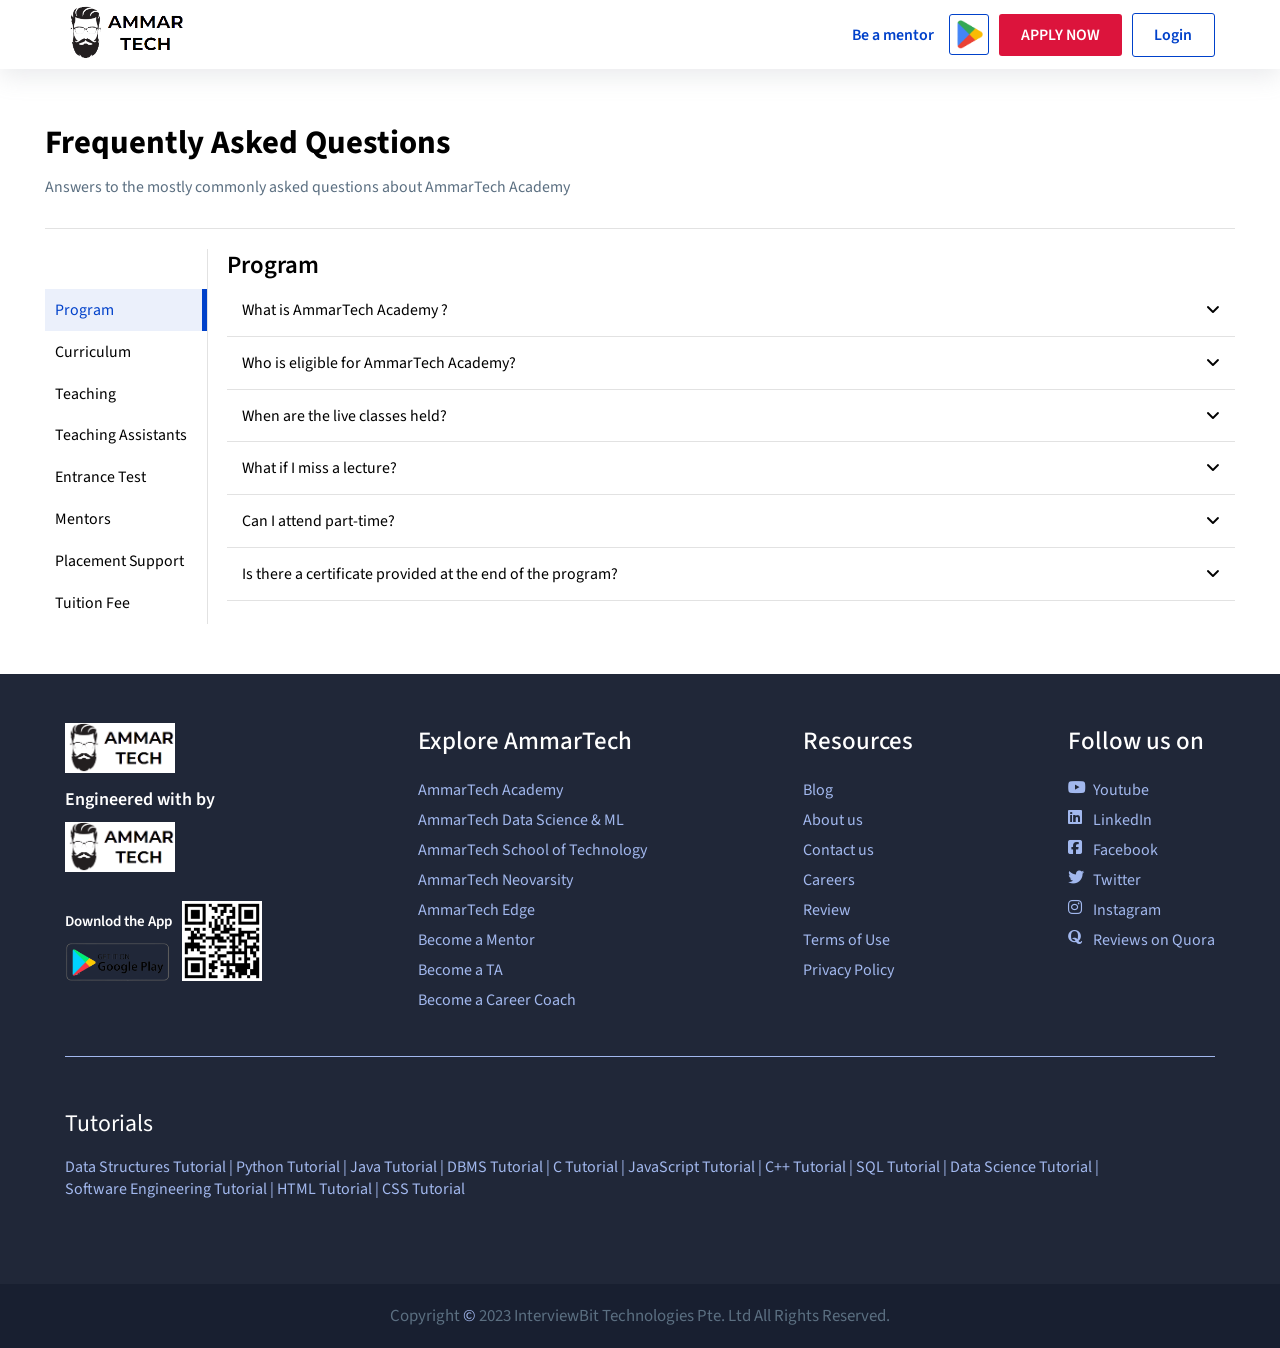
==== faqs.html @ 5260e37d "Add files via upload" ====
<!DOCTYPE html>
<html lang="en">

<head>
    <meta charset="UTF-8">
    <meta http-equiv="X-UA-Compatible" content="IE=edge">
    <meta name="viewport" content="width=device-width, initial-scale=1.0">
    <title>Frequently Asked Questions | AmmarTech</title>
    <!-- html title icon (favicon) link  -->
    <link rel="icon" type="image/x-icon" href="images/logo2.png">
    <!-- fontawesome cdn link  -->
    <link rel="stylesheet" href="https://cdnjs.cloudflare.com/ajax/libs/font-awesome/6.4.0/css/all.min.css" />
    <!-- navbar css file link  -->
    <link rel="stylesheet" href="css/navbar.css" />
    <!-- main css file link  -->
    <link rel="stylesheet" href="css/faqs.css">
    <!-- css login signup css file link  -->
    <link rel="stylesheet" href="css/login-signup.css">
    <!-- footer css file link  -->
    <link rel="stylesheet" href="css/footer.css">
</head>

<body>
    <div class="navbar-alt"></div>
    <div class="navbar">
        <div class="main-container">
            <a href="index.html" class="logo">
                <img src="images/logo.png" alt="">
            </a>
            <div class="nav-container">
                <nav>
                    <a href="" class="mentor-link">Be a mentor</a>
                </nav>
                <div class="nav-btns">

                    <div class="google-play">
                        <div class="google-play-icon">
                            <img class="playstore-icon" src="images/google-play-icon.png" alt="">
                            <div class="google-play-link">
                                <div class="content">
                                    <p>Learn Coding on AmmarTech App</p>
                                    <a href="">
                                        <img src="images/google-play.png" alt="">
                                    </a>
                                </div>
                                <div class="qr-code">
                                    <img src="images/qrcode.png" alt="">
                                </div>
                            </div>
                        </div>
                    </div>

                    <button class="btn apply-btn signup-btn" type="button">APPLY NOW</button>
                    <button class="btn login-btn" type="button">Login</button>
                    <a href="tel:+919892564710" class="call">
                        <span class="icon-container">
                            <i class="fa-solid fa-phone"></i>
                        </span>
                        <span class="call-details">
                            <p>Talk To Our Experts</p>
                            <p class="nubmer">+919892564710</p>
                        </span>
                    </a>
                </div>
            </div>
            <div class="nav-menu-btn">
                <a href="">
                    <img src="images/google-play.png" alt="">
                </a>
                <div class="lines">
                    <div class="line line-1"></div>
                    <div class="line line-2"></div>
                    <div class="line line-3"></div>
                </div>
            </div>
        </div>
    </div>
    <div class="login-signup-container">
        <div class="container signup">
            <div class="close">
                <i class="fa-sharp fa-solid fa-xmark"></i>
            </div>
            <form action="">
                <h1 class="heading">
                    Ready to become a <b>Rockstar Developer?</b>
                </h1>
                <div class="inputs">
                    <div class="name input">
                        <label for="name">Full Name<span class="star">*</span></label>
                        <input type="text" placeholder="Enter your name" id="name" required>
                    </div>
                    <div class="email input">
                        <label for="email-input">Email<span class="star">*</span></label>
                        <input type="email" placeholder="Enter your email" id="email-input" required>
                        <span class="error"></span>
                    </div>
                    <div class="phone">
                        <label for="phone-input">Phone Number<span class="star">*</span></label>
                        <p class="light">OTP will be sent to this number for verification</p>
                        <div class="two-input">
                            <input type="text" class="signup-phone" value="+91" disabled>
                            <div class="mobile-container">
                                <input type="number" placeholder="Enter your mobile number" required id="phone-input">
                                <span class="error"></span>
                            </div>
                        </div>
                    </div>
                    <div class="graduation input">
                        <label for="graduation">Graduation Year<span class="star">*</span></label>
                        <input type="number" required class="graudation-field" placeholder="Year of Graduation"
                            id="graduation">
                    </div>
                    <div class="submit">
                        <input type="submit" value="SIGN UP" class="btn btn-crimson">
                    </div>
                </div>
                <div class="account">
                    <p class="small">
                        By creating an account I have read and agree to AmmarTech's <a href="">Terms</a> and <a
                            href="">Privacy Policy</a>
                    </p>
                    <p class="big">
                        Already a member? <button type="button" class="login-btn">LOG IN</button>
                    </p>
                </div>
                <div class="or">
                </div>
                <div class="social-media">
                    <p>Log in using</p>
                    <div class="icons">
                        <a href="" class="icon facebook">
                            <img src="images/facebook.png" alt="">
                        </a>
                        <a href="" class="icon linked-in">
                            <img src="images/linked-in-icon.png" alt="">
                        </a>
                        <a href="" class="icon github">
                            <img src="images/github.png" alt="">
                        </a>
                        <a href="" class="icon google">
                            <img src="images/google-icon.png" alt="">
                        </a>
                    </div>
                </div>
            </form>
        </div>

        <div class="container login">
            <div class="close">
                <i class="fa-sharp fa-solid fa-xmark"></i>
            </div>
            <div class="form-container">
                <h1 class="heading">Login</h1>
                <p class="subtitle">or <button type="button" class="signup-btn">create your AmmarTech account</button>
                </p>

                <form action="" class="phone-container active" id="mobile">
                    <label for="phone-field">Mobile Number<span class="star">*</span></label>
                    <div class="two-input">
                        <input type="text" class="signup-phone" value="+91" disabled>
                        <input type="number" required placeholder="Enter your mobile number" id="phone-field">
                        <span class="error"></span>
                    </div>
                    <div class="btns">
                        <input type="submit" class="btn btn-crimson" value="Login" />
                        <button type="button" class="email-btn">continue using email</button>
                    </div>
                </form>

                <form class="email-container">
                    <div class="email input">
                        <label for="email">Email<span class="star">*</span></label>
                        <input type="email" required placeholder="Enter your email" id="email">
                    </div>
                    <div class="password input">
                        <label for="password">Password<span class="star">*</span></label>
                        <input type="password" required placeholder="Enter your password" id="password">
                        <span class="error"></span>
                    </div>
                    <div class="forget">
                        <a href="">Forget Password?</a>
                    </div>
                    <div class="btns">
                        <input type="submit" class="btn btn-crimson" value="Login" />
                        <button type="button" class="phone-btn">continue using mobile</button>
                    </div>
                </form>

                <div class="or">
                </div>
                <div class="social-media">
                    <p>Log in using</p>
                    <div class="icons">
                        <a href="" class="icon facebook">
                            <img src="images/facebook.png" alt="">
                        </a>
                        <a href="" class="icon linked-in">
                            <img src="images/linked-in-icon.png" alt="">
                        </a>
                        <a href="" class="icon github">
                            <img src="images/github.png" alt="">
                        </a>
                        <a href="" class="icon google">
                            <img src="images/google-icon.png" alt="">
                        </a>
                    </div>
                </div>
            </div>
        </div>
    </div>
    <!-- faqs section starts here  -->
    <section id="faqs">
        <div class="main-container">
            <div class="container">
                <h1 class="main-heading">
                    Frequently Asked Questions
                </h1>
                <p class="light">
                    Answers to the mostly commonly asked questions about AmmarTech Academy
                </p>
                <div class="row tab-closed">
                    <div class="col col-1">
                        <span class="active">Program</span>
                        <span>Curriculum</span>
                        <span>Teaching</span>
                        <span>Teaching Assistants</span>
                        <span>Entrance Test</span>
                        <span>Mentors</span>
                        <span>Placement Support</span>
                        <span>Tuition Fee</span>
                    </div>
                    <div class="col col-2">

                        <div class="accordion active">
                            <h1 class="heading"><i class="fa-solid fa-angle-left icon"></i> Program</h1>
                            <div class="questions-container">

                                <div class="question question-1">
                                    <button>
                                        <p>
                                            What is AmmarTech Academy ?
                                        </p>
                                        <span>
                                            <i class="fa-solid fa-angle-down"></i>
                                        </span>
                                    </button>
                                    <div class="content-wrapper">
                                        <div class="content">
                                            <p>
                                                AmmarTech Academy offers a structured, flexible and guided learning
                                                program
                                                for software engineers to accelerate their careers. This program is open
                                                for all software engineers irrespective of the #number of years of work
                                                experience or their current place of work.<br>
                                                Our features include:
                                            </p>
                                            <ol class="list">
                                                <li>
                                                    Industry-vetted curriculum that covers CS Fundamentals and System
                                                    Design via a project-based approach. It is reverse-engineered by
                                                    analysing what it takes to be a great engineer
                                                </li>
                                                <li>
                                                    Live classes thrice a week, the timings for which are pre-defined
                                                </li>
                                                <li>
                                                    Tutors who have built scalable systems in the past and understand
                                                    the real-life importance of DSA and System Design, not just
                                                    interview-relevant material
                                                </li>
                                                <li>
                                                    Quick & hassle-free doubt resolution from our 100+ Teaching
                                                    Assistants
                                                </li>
                                                <li>
                                                    Aspirational peer group and access to AmmarTechChat, our internal
                                                    communication tool wherein you can collaborate with others on
                                                    projects, get authentic interview experiences and share job
                                                    referrals
                                                </li>
                                                <li>
                                                    Flexible program that helps you continue learning despite your super
                                                    hectic schedule.
                                                </li>
                                                <li>
                                                    Recorded lectures to view later and also allow you to move between
                                                    batches at NO cost
                                                </li>
                                                <li>
                                                    Career support - we provide job opportunities via our 100+ employer
                                                    partners, mock interview, and career planning services
                                                </li>
                                            </ol>
                                            <p>
                                                Please visit <a href="www.AmmarTech.com">www.AmmarTech.com</a> for
                                                more information.
                                            </p>
                                        </div>
                                    </div>
                                </div>

                                <div class="question question-2">
                                    <button>
                                        <p>
                                            Who is eligible for AmmarTech Academy?
                                        </p>
                                        <span>
                                            <i class="fa-solid fa-angle-down"></i>
                                        </span>
                                    </button>
                                    <div class="content-wrapper">
                                        <div class="content">
                                            Software engineers with any number of years of experience can choose to join
                                            Scaler Academy. Applicants currently in college (1st, 2nd, 3rd or final year
                                            of
                                            college) could consider to join Scaler Edge, our college student focused
                                            product. Please visit www.scaler.com/edge for more detail
                                        </div>
                                    </div>
                                </div>

                                <div class="question question-3">
                                    <button>
                                        <p>When are the live classes held?</p>
                                        <span>
                                            <i class="fa-solid fa-angle-down"></i>
                                        </span>
                                    </button>
                                    <div class="content-wrapper">
                                        <div class="content">
                                            Live classes are normally held 2 times a week, with the exact class days and
                                            timings being determined by the batch. However, given all learners would be
                                            software engineers that are currently working, the classes would be held in
                                            the
                                            late evening or night on weekdays and any suitable time over the weekends.
                                        </div>
                                    </div>
                                </div>

                                <div class="question question-4">
                                    <button>
                                        <p>
                                            What if I miss a lecture?
                                        </p>
                                        <span>
                                            <i class="fa-solid fa-angle-down"></i>
                                        </span>
                                    </button>
                                    <div class="content-wrapper">
                                        <div class="content">
                                            All lectures are recorded and you will have access to the recordings after
                                            the
                                            lecture is completed.
                                        </div>
                                    </div>
                                </div>

                                <div class="question question-5">
                                    <button>
                                        <p>
                                            Can I attend part-time?
                                        </p>
                                        <span>
                                            <i class="fa-solid fa-angle-down"></i>
                                        </span>
                                    </button>
                                    <div class="content-wrapper">
                                        <div class="content">
                                            The program has a fixed schedule, during which you would attend
                                            live-lectures with a dedicated instructor, Teaching Assistant, and personal
                                            mentor. 15 hour weekly commitment is required for the duration of the
                                            program in order to achieve positive results.
                                        </div>
                                    </div>
                                </div>

                                <div class="question question-6">
                                    <button>
                                        <p>
                                            Is there a certificate provided at the end of the program?
                                        </p>
                                        <span>
                                            <i class="fa-solid fa-angle-down"></i>
                                        </span>
                                    </button>
                                    <div class="content-wrapper">
                                        <div class="content">
                                            Yes,you will receive a certificate of Scaler Academy's program completion.
                                        </div>
                                    </div>
                                </div>

                            </div>
                        </div>

                        <div class="accordion">
                            <h1 class="heading"> <i class="fa-solid fa-angle-left icon"></i>  Curriculum</h1>
                            <div class="questions-container">

                                <div class="question question-1">
                                    <button>
                                        <p>
                                            What is AmmarTech Academy ?
                                        </p>
                                        <span>
                                            <i class="fa-solid fa-angle-down"></i>
                                        </span>
                                    </button>
                                    <div class="content-wrapper">
                                        <div class="content">
                                            <p>
                                                AmmarTech Academy offers a structured, flexible and guided learning
                                                program
                                                for software engineers to accelerate their careers. This program is open
                                                for all software engineers irrespective of the #number of years of work
                                                experience or their current place of work.<br>
                                                Our features include:
                                            </p>
                                            <ol class="list">
                                                <li>
                                                    Industry-vetted curriculum that covers CS Fundamentals and System
                                                    Design via a project-based approach. It is reverse-engineered by
                                                    analysing what it takes to be a great engineer
                                                </li>
                                                <li>
                                                    Live classes thrice a week, the timings for which are pre-defined
                                                </li>
                                                <li>
                                                    Tutors who have built scalable systems in the past and understand
                                                    the real-life importance of DSA and System Design, not just
                                                    interview-relevant material
                                                </li>
                                                <li>
                                                    Quick & hassle-free doubt resolution from our 100+ Teaching
                                                    Assistants
                                                </li>
                                                <li>
                                                    Aspirational peer group and access to AmmarTechChat, our internal
                                                    communication tool wherein you can collaborate with others on
                                                    projects, get authentic interview experiences and share job
                                                    referrals
                                                </li>
                                                <li>
                                                    Flexible program that helps you continue learning despite your super
                                                    hectic schedule.
                                                </li>
                                                <li>
                                                    Recorded lectures to view later and also allow you to move between
                                                    batches at NO cost
                                                </li>
                                                <li>
                                                    Career support - we provide job opportunities via our 100+ employer
                                                    partners, mock interview, and career planning services
                                                </li>
                                            </ol>
                                            <p>
                                                Please visit <a href="www.AmmarTech.com">www.AmmarTech.com</a> for
                                                more information.
                                            </p>
                                        </div>
                                    </div>
                                </div>

                                <div class="question question-2">
                                    <button>
                                        <p>
                                            Who is eligible for AmmarTech Academy?
                                        </p>
                                        <span>
                                            <i class="fa-solid fa-angle-down"></i>
                                        </span>
                                    </button>
                                    <div class="content-wrapper">
                                        <div class="content">
                                            Software engineers with any number of years of experience can choose to join
                                            Scaler Academy. Applicants currently in college (1st, 2nd, 3rd or final year
                                            of
                                            college) could consider to join Scaler Edge, our college student focused
                                            product. Please visit www.scaler.com/edge for more detail
                                        </div>
                                    </div>
                                </div>

                                <div class="question question-3">
                                    <button>
                                        <p>When are the live classes held?</p>
                                        <span>
                                            <i class="fa-solid fa-angle-down"></i>
                                        </span>
                                    </button>
                                    <div class="content-wrapper">
                                        <div class="content">
                                            Live classes are normally held 2 times a week, with the exact class days and
                                            timings being determined by the batch. However, given all learners would be
                                            software engineers that are currently working, the classes would be held in
                                            the
                                            late evening or night on weekdays and any suitable time over the weekends.
                                        </div>
                                    </div>
                                </div>

                                <div class="question question-4">
                                    <button>
                                        <p>
                                            What if I miss a lecture?
                                        </p>
                                        <span>
                                            <i class="fa-solid fa-angle-down"></i>
                                        </span>
                                    </button>
                                    <div class="content-wrapper">
                                        <div class="content">
                                            All lectures are recorded and you will have access to the recordings after
                                            the
                                            lecture is completed.
                                        </div>
                                    </div>
                                </div>

                            </div>
                        </div>

                        <div class="accordion">
                            <h1 class="heading"> <i class="fa-solid fa-angle-left icon"></i>  Teaching</h1>
                            <div class="questions-container">

                                <div class="question question-1">
                                    <button>
                                        <p>
                                            What is AmmarTech Academy ?
                                        </p>
                                        <span>
                                            <i class="fa-solid fa-angle-down"></i>
                                        </span>
                                    </button>
                                    <div class="content-wrapper">
                                        <div class="content">
                                            <p>
                                                AmmarTech Academy offers a structured, flexible and guided learning
                                                program
                                                for software engineers to accelerate their careers. This program is open
                                                for all software engineers irrespective of the #number of years of work
                                                experience or their current place of work.<br>
                                                Our features include:
                                            </p>
                                            <ol class="list">
                                                <li>
                                                    Industry-vetted curriculum that covers CS Fundamentals and System
                                                    Design via a project-based approach. It is reverse-engineered by
                                                    analysing what it takes to be a great engineer
                                                </li>
                                                <li>
                                                    Live classes thrice a week, the timings for which are pre-defined
                                                </li>
                                                <li>
                                                    Tutors who have built scalable systems in the past and understand
                                                    the real-life importance of DSA and System Design, not just
                                                    interview-relevant material
                                                </li>
                                                <li>
                                                    Quick & hassle-free doubt resolution from our 100+ Teaching
                                                    Assistants
                                                </li>
                                                <li>
                                                    Aspirational peer group and access to AmmarTechChat, our internal
                                                    communication tool wherein you can collaborate with others on
                                                    projects, get authentic interview experiences and share job
                                                    referrals
                                                </li>
                                                <li>
                                                    Flexible program that helps you continue learning despite your super
                                                    hectic schedule.
                                                </li>
                                                <li>
                                                    Recorded lectures to view later and also allow you to move between
                                                    batches at NO cost
                                                </li>
                                                <li>
                                                    Career support - we provide job opportunities via our 100+ employer
                                                    partners, mock interview, and career planning services
                                                </li>
                                            </ol>
                                            <p>
                                                Please visit <a href="www.AmmarTech.com">www.AmmarTech.com</a> for
                                                more information.
                                            </p>
                                        </div>
                                    </div>
                                </div>

                                <div class="question question-2">
                                    <button>
                                        <p>
                                            Who is eligible for AmmarTech Academy?
                                        </p>
                                        <span>
                                            <i class="fa-solid fa-angle-down"></i>
                                        </span>
                                    </button>
                                    <div class="content-wrapper">
                                        <div class="content">
                                            Software engineers with any number of years of experience can choose to join
                                            Scaler Academy. Applicants currently in college (1st, 2nd, 3rd or final year
                                            of
                                            college) could consider to join Scaler Edge, our college student focused
                                            product. Please visit www.scaler.com/edge for more detail
                                        </div>
                                    </div>
                                </div>
                                <div class="question question-3">
                                    <button>
                                        <p>When are the live classes held?</p>
                                        <span>
                                            <i class="fa-solid fa-angle-down"></i>
                                        </span>
                                    </button>
                                    <div class="content-wrapper">
                                        <div class="content">
                                            Live classes are normally held 2 times a week, with the exact class days and
                                            timings being determined by the batch. However, given all learners would be
                                            software engineers that are currently working, the classes would be held in
                                            the
                                            late evening or night on weekdays and any suitable time over the weekends.
                                        </div>
                                    </div>
                                </div>
                                <div class="question question-4">
                                    <button>
                                        <p>
                                            What if I miss a lecture?
                                        </p>
                                        <span>
                                            <i class="fa-solid fa-angle-down"></i>
                                        </span>
                                    </button>
                                    <div class="content-wrapper">
                                        <div class="content">
                                            All lectures are recorded and you will have access to the recordings after
                                            the
                                            lecture is completed.
                                        </div>
                                    </div>
                                </div>
                            </div>
                        </div>

                        <div class="accordion">
                            <h1 class="heading"> <i class="fa-solid fa-angle-left icon"></i>  Teaching Assistants</h1>
                            <div class="questions-container">
                                <div class="question question-1">
                                    <button>
                                        <p>
                                            What are the Beginner, Intermediate and Advanced sections?
                                        </p>
                                        <span>
                                            <i class="fa-solid fa-angle-down"></i>
                                        </span>
                                    </button>

                                    <div class="content-wrapper">
                                        <div class="content">
                                            <p>
                                                AmmarTech Academy offers a structured, flexible and guided learning
                                                program
                                                for software engineers to accelerate their careers. This program is open
                                                for all software engineers irrespective of the #number of years of work
                                                experience or their current place of work.
                                                Our features include:
                                            </p>
                                            <ol>
                                                <li>
                                                    Industry-vetted curriculum that covers CS Fundamentals and System
                                                    Design via a project-based approach. It is reverse-engineered by
                                                    analysing what it takes to be a great engineer
                                                </li>
                                                <li>
                                                    Live classes thrice a week, the timings for which are pre-defined
                                                </li>
                                                <li>
                                                    Tutors who have built scalable systems in the past and understand
                                                    the real-life importance of DSA and System Design, not just
                                                    interview-relevant material
                                                </li>
                                                <li>
                                                    Quick & hassle-free doubt resolution from our 100+ Teaching
                                                    Assistants
                                                </li>
                                                <li>
                                                    Aspirational peer group and access to AmmarTechChat, our internal
                                                    communication tool wherein you can collaborate with others on
                                                    projects, get authentic interview experiences and share job
                                                    referrals
                                                </li>
                                                <li>
                                                    Flexible program that helps you continue learning despite your super
                                                    hectic schedule.
                                                </li>
                                                <li>
                                                    Recorded lectures to view later and also allow you to move between
                                                    batches at NO cost
                                                </li>
                                                <li>
                                                    Career support - we provide job opportunities via our 100+ employer
                                                    partners, mock interview, and career planning services
                                                </li>
                                                <p>
                                                    Please visit <a href="www.AmmarTech.com">www.AmmarTech.com</a> for
                                                    more information.
                                                </p>
                                            </ol>
                                        </div>
                                    </div>
                                </div>
                                <div class="question question-2">
                                    <button>
                                        <p>
                                            Who is eligible for AmmarTech Academy?
                                        </p>
                                        <span>
                                            <i class="fa-solid fa-angle-down"></i>
                                        </span>
                                    </button>
                                    <div class="content-wrapper">
                                        <div class="content">
                                            Software engineers with any number of years of experience can choose to join
                                            Scaler Academy. Applicants currently in college (1st, 2nd, 3rd or final year
                                            of
                                            college) could consider to join Scaler Edge, our college student focused
                                            product. Please visit www.scaler.com/edge for more detail
                                        </div>
                                    </div>
                                </div>
                                <div class="question question-3">
                                    <button>
                                        <p>When are the live classes held?</p>
                                        <span>
                                            <i class="fa-solid fa-angle-down"></i>
                                        </span>
                                    </button>
                                    <div class="content-wrapper">
                                        <div class="content">
                                            Live classes are normally held 2 times a week, with the exact class days and
                                            timings being determined by the batch. However, given all learners would be
                                            software engineers that are currently working, the classes would be held in
                                            the
                                            late evening or night on weekdays and any suitable time over the weekends.
                                        </div>
                                    </div>
                                </div>
                                <div class="question question-4">
                                    <button>
                                        <p>
                                            What if I miss a lecture?
                                        </p>
                                        <span>
                                            <i class="fa-solid fa-angle-down"></i>
                                        </span>
                                    </button>
                                    <div class="content-wrapper">
                                        <div class="content">
                                            All lectures are recorded and you will have access to the recordings after
                                            the
                                            lecture is completed.
                                        </div>
                                    </div>
                                </div>
                            </div>
                        </div>

                        <div class="accordion">
                            <h1 class="heading"> <i class="fa-solid fa-angle-left icon"></i>  Entrance Test</h1>
                            <div class="questions-container">
                                <div class="question question-1">
                                    <button>
                                        <p>
                                            What is AmmarTech Academy ?
                                        </p>
                                        <span>
                                            <i class="fa-solid fa-angle-down"></i>
                                        </span>
                                    </button>
                                    <div class="content-wrapper">
                                        <div class="content">
                                            <p>
                                                AmmarTech Academy offers a structured, flexible and guided learning
                                                program
                                                for software engineers to accelerate their careers. This program is open
                                                for all software engineers irrespective of the #number of years of work
                                                experience or their current place of work.<br>
                                                Our features include:
                                            </p>
                                            <ol class="list">
                                                <li>
                                                    Industry-vetted curriculum that covers CS Fundamentals and System
                                                    Design via a project-based approach. It is reverse-engineered by
                                                    analysing what it takes to be a great engineer
                                                </li>
                                                <li>
                                                    Live classes thrice a week, the timings for which are pre-defined
                                                </li>
                                                <li>
                                                    Tutors who have built scalable systems in the past and understand
                                                    the real-life importance of DSA and System Design, not just
                                                    interview-relevant material
                                                </li>
                                                <li>
                                                    Quick & hassle-free doubt resolution from our 100+ Teaching
                                                    Assistants
                                                </li>
                                                <li>
                                                    Aspirational peer group and access to AmmarTechChat, our internal
                                                    communication tool wherein you can collaborate with others on
                                                    projects, get authentic interview experiences and share job
                                                    referrals
                                                </li>
                                                <li>
                                                    Flexible program that helps you continue learning despite your super
                                                    hectic schedule.
                                                </li>
                                                <li>
                                                    Recorded lectures to view later and also allow you to move between
                                                    batches at NO cost
                                                </li>
                                                <li>
                                                    Career support - we provide job opportunities via our 100+ employer
                                                    partners, mock interview, and career planning services
                                                </li>
                                            </ol>
                                            <p>
                                                Please visit <a href="www.AmmarTech.com">www.AmmarTech.com</a> for
                                                more information.
                                            </p>
                                        </div>
                                    </div>
                                </div>
                                <div class="question question-2">
                                    <button>
                                        <p>
                                            Who is eligible for AmmarTech Academy?
                                        </p>
                                        <span>
                                            <i class="fa-solid fa-angle-down"></i>
                                        </span>
                                    </button>
                                    <div class="content-wrapper">
                                        <div class="content">
                                            Software engineers with any number of years of experience can choose to join
                                            Scaler Academy. Applicants currently in college (1st, 2nd, 3rd or final year
                                            of
                                            college) could consider to join Scaler Edge, our college student focused
                                            product. Please visit www.scaler.com/edge for more detail
                                        </div>
                                    </div>
                                </div>
                                <div class="question question-3">
                                    <button>
                                        <p>When are the live classes held?</p>
                                        <span>
                                            <i class="fa-solid fa-angle-down"></i>
                                        </span>
                                    </button>
                                    <div class="content-wrapper">
                                        <div class="content">
                                            Live classes are normally held 2 times a week, with the exact class days and
                                            timings being determined by the batch. However, given all learners would be
                                            software engineers that are currently working, the classes would be held in
                                            the
                                            late evening or night on weekdays and any suitable time over the weekends.
                                        </div>
                                    </div>
                                </div>
                                <div class="question question-4">
                                    <button>
                                        <p>
                                            What if I miss a lecture?
                                        </p>
                                        <span>
                                            <i class="fa-solid fa-angle-down"></i>
                                        </span>
                                    </button>
                                    <div class="content-wrapper">
                                        <div class="content">
                                            All lectures are recorded and you will have access to the recordings after
                                            the
                                            lecture is completed.
                                        </div>
                                    </div>
                                </div>
                            </div>
                        </div>

                        <div class="accordion">
                            <h1 class="heading"> <i class="fa-solid fa-angle-left icon"></i>  Mentors</h1>
                            <div class="questions-container">
                                <div class="question question-1">
                                    <button>
                                        <p>
                                            What is AmmarTech Academy ?
                                        </p>
                                        <span>
                                            <i class="fa-solid fa-angle-down"></i>
                                        </span>
                                    </button>
                                    <div class="content-wrapper">
                                        <div class="content">
                                            <p>
                                                AmmarTech Academy offers a structured, flexible and guided learning
                                                program
                                                for software engineers to accelerate their careers. This program is open
                                                for all software engineers irrespective of the #number of years of work
                                                experience or their current place of work.<br>
                                                Our features include:
                                            </p>
                                            <ol class="list">
                                                <li>
                                                    Industry-vetted curriculum that covers CS Fundamentals and System
                                                    Design via a project-based approach. It is reverse-engineered by
                                                    analysing what it takes to be a great engineer
                                                </li>
                                                <li>
                                                    Live classes thrice a week, the timings for which are pre-defined
                                                </li>
                                                <li>
                                                    Tutors who have built scalable systems in the past and understand
                                                    the real-life importance of DSA and System Design, not just
                                                    interview-relevant material
                                                </li>
                                                <li>
                                                    Quick & hassle-free doubt resolution from our 100+ Teaching
                                                    Assistants
                                                </li>
                                                <li>
                                                    Aspirational peer group and access to AmmarTechChat, our internal
                                                    communication tool wherein you can collaborate with others on
                                                    projects, get authentic interview experiences and share job
                                                    referrals
                                                </li>
                                                <li>
                                                    Flexible program that helps you continue learning despite your super
                                                    hectic schedule.
                                                </li>
                                                <li>
                                                    Recorded lectures to view later and also allow you to move between
                                                    batches at NO cost
                                                </li>
                                                <li>
                                                    Career support - we provide job opportunities via our 100+ employer
                                                    partners, mock interview, and career planning services
                                                </li>
                                            </ol>
                                            <p>
                                                Please visit <a href="www.AmmarTech.com">www.AmmarTech.com</a> for
                                                more information.
                                            </p>
                                        </div>
                                    </div>
                                </div>
                                <div class="question question-2">
                                    <button>
                                        <p>
                                            Who is eligible for AmmarTech Academy?
                                        </p>
                                        <span>
                                            <i class="fa-solid fa-angle-down"></i>
                                        </span>
                                    </button>
                                    <div class="content-wrapper">
                                        <div class="content">
                                            Software engineers with any number of years of experience can choose to join
                                            Scaler Academy. Applicants currently in college (1st, 2nd, 3rd or final year
                                            of
                                            college) could consider to join Scaler Edge, our college student focused
                                            product. Please visit www.scaler.com/edge for more detail
                                        </div>
                                    </div>
                                </div>
                                <div class="question question-3">
                                    <button>
                                        <p>When are the live classes held?</p>
                                        <span>
                                            <i class="fa-solid fa-angle-down"></i>
                                        </span>
                                    </button>
                                    <div class="content-wrapper">
                                        <div class="content">
                                            Live classes are normally held 2 times a week, with the exact class days and
                                            timings being determined by the batch. However, given all learners would be
                                            software engineers that are currently working, the classes would be held in
                                            the
                                            late evening or night on weekdays and any suitable time over the weekends.
                                        </div>
                                    </div>
                                </div>
                                <div class="question question-4">
                                    <button>
                                        <p>
                                            What if I miss a lecture?
                                        </p>
                                        <span>
                                            <i class="fa-solid fa-angle-down"></i>
                                        </span>
                                    </button>
                                    <div class="content-wrapper">
                                        <div class="content">
                                            All lectures are recorded and you will have access to the recordings after
                                            the
                                            lecture is completed.
                                        </div>
                                    </div>
                                </div>
                            </div>
                        </div>

                        <div class="accordion">
                            <h1 class="heading"> <i class="fa-solid fa-angle-left icon"></i>  Placement Support</h1>
                            <div class="questions-container">
                                <div class="question question-1">
                                    <button>
                                        <p>
                                            What is AmmarTech Academy ?
                                        </p>
                                        <span>
                                            <i class="fa-solid fa-angle-down"></i>
                                        </span>
                                    </button>
                                    <div class="content-wrapper">
                                        <div class="content">
                                            <p>
                                                AmmarTech Academy offers a structured, flexible and guided learning
                                                program
                                                for software engineers to accelerate their careers. This program is open
                                                for all software engineers irrespective of the #number of years of work
                                                experience or their current place of work.<br>
                                                Our features include:
                                            </p>
                                            <ol class="list">
                                                <li>
                                                    Industry-vetted curriculum that covers CS Fundamentals and System
                                                    Design via a project-based approach. It is reverse-engineered by
                                                    analysing what it takes to be a great engineer
                                                </li>
                                                <li>
                                                    Live classes thrice a week, the timings for which are pre-defined
                                                </li>
                                                <li>
                                                    Tutors who have built scalable systems in the past and understand
                                                    the real-life importance of DSA and System Design, not just
                                                    interview-relevant material
                                                </li>
                                                <li>
                                                    Quick & hassle-free doubt resolution from our 100+ Teaching
                                                    Assistants
                                                </li>
                                                <li>
                                                    Aspirational peer group and access to AmmarTechChat, our internal
                                                    communication tool wherein you can collaborate with others on
                                                    projects, get authentic interview experiences and share job
                                                    referrals
                                                </li>
                                                <li>
                                                    Flexible program that helps you continue learning despite your super
                                                    hectic schedule.
                                                </li>
                                                <li>
                                                    Recorded lectures to view later and also allow you to move between
                                                    batches at NO cost
                                                </li>
                                                <li>
                                                    Career support - we provide job opportunities via our 100+ employer
                                                    partners, mock interview, and career planning services
                                                </li>
                                            </ol>
                                            <p>
                                                Please visit <a href="www.AmmarTech.com">www.AmmarTech.com</a> for
                                                more information.
                                            </p>
                                        </div>
                                    </div>
                                </div>
                                <div class="question question-2">
                                    <button>
                                        <p>
                                            Who is eligible for AmmarTech Academy?
                                        </p>
                                        <span>
                                            <i class="fa-solid fa-angle-down"></i>
                                        </span>
                                    </button>
                                    <div class="content-wrapper">
                                        <div class="content">
                                            Software engineers with any number of years of experience can choose to join
                                            Scaler Academy. Applicants currently in college (1st, 2nd, 3rd or final year
                                            of
                                            college) could consider to join Scaler Edge, our college student focused
                                            product. Please visit www.scaler.com/edge for more detail
                                        </div>
                                    </div>
                                </div>
                                <div class="question question-3">
                                    <button>
                                        <p>When are the live classes held?</p>
                                        <span>
                                            <i class="fa-solid fa-angle-down"></i>
                                        </span>
                                    </button>
                                    <div class="content-wrapper">
                                        <div class="content">
                                            Live classes are normally held 2 times a week, with the exact class days and
                                            timings being determined by the batch. However, given all learners would be
                                            software engineers that are currently working, the classes would be held in
                                            the
                                            late evening or night on weekdays and any suitable time over the weekends.
                                        </div>
                                    </div>
                                </div>
                                <div class="question question-4">
                                    <button>
                                        <p>
                                            What if I miss a lecture?
                                        </p>
                                        <span>
                                            <i class="fa-solid fa-angle-down"></i>
                                        </span>
                                    </button>
                                    <div class="content-wrapper">
                                        <div class="content">
                                            All lectures are recorded and you will have access to the recordings after
                                            the
                                            lecture is completed.
                                        </div>
                                    </div>
                                </div>
                            </div>
                        </div>

                        <div class="accordion">
                            <h1 class="heading"> <i class="fa-solid fa-angle-left icon"></i>  Tution Fee</h1>
                            <div class="questions-container">
                                <div class="question question-1">
                                    <button>
                                        <p>
                                            What is AmmarTech Academy ?
                                        </p>
                                        <span>
                                            <i class="fa-solid fa-angle-down"></i>
                                        </span>
                                    </button>
                                    <div class="content-wrapper">
                                        <div class="content">
                                            <p>
                                                AmmarTech Academy offers a structured, flexible and guided learning
                                                program
                                                for software engineers to accelerate their careers. This program is open
                                                for all software engineers irrespective of the #number of years of work
                                                experience or their current place of work.<br>
                                                Our features include:
                                            </p>
                                            <ol class="list">
                                                <li>
                                                    Industry-vetted curriculum that covers CS Fundamentals and System
                                                    Design via a project-based approach. It is reverse-engineered by
                                                    analysing what it takes to be a great engineer
                                                </li>
                                                <li>
                                                    Live classes thrice a week, the timings for which are pre-defined
                                                </li>
                                                <li>
                                                    Tutors who have built scalable systems in the past and understand
                                                    the real-life importance of DSA and System Design, not just
                                                    interview-relevant material
                                                </li>
                                                <li>
                                                    Quick & hassle-free doubt resolution from our 100+ Teaching
                                                    Assistants
                                                </li>
                                                <li>
                                                    Aspirational peer group and access to AmmarTechChat, our internal
                                                    communication tool wherein you can collaborate with others on
                                                    projects, get authentic interview experiences and share job
                                                    referrals
                                                </li>
                                                <li>
                                                    Flexible program that helps you continue learning despite your super
                                                    hectic schedule.
                                                </li>
                                                <li>
                                                    Recorded lectures to view later and also allow you to move between
                                                    batches at NO cost
                                                </li>
                                                <li>
                                                    Career support - we provide job opportunities via our 100+ employer
                                                    partners, mock interview, and career planning services
                                                </li>
                                            </ol>
                                            <p>
                                                Please visit <a href="www.AmmarTech.com">www.AmmarTech.com</a> for
                                                more information.
                                            </p>
                                        </div>
                                    </div>
                                </div>
                                <div class="question question-2">
                                    <button>
                                        <p>
                                            Who is eligible for AmmarTech Academy?
                                        </p>
                                        <span>
                                            <i class="fa-solid fa-angle-down"></i>
                                        </span>
                                    </button>
                                    <div class="content-wrapper">
                                        <div class="content">
                                            Software engineers with any number of years of experience can choose to join
                                            Scaler Academy. Applicants currently in college (1st, 2nd, 3rd or final year
                                            of
                                            college) could consider to join Scaler Edge, our college student focused
                                            product. Please visit www.scaler.com/edge for more detail
                                        </div>
                                    </div>
                                </div>
                                <div class="question question-3">
                                    <button>
                                        <p>When are the live classes held?</p>
                                        <span>
                                            <i class="fa-solid fa-angle-down"></i>
                                        </span>
                                    </button>
                                    <div class="content-wrapper">
                                        <div class="content">
                                            Live classes are normally held 2 times a week, with the exact class days and
                                            timings being determined by the batch. However, given all learners would be
                                            software engineers that are currently working, the classes would be held in
                                            the
                                            late evening or night on weekdays and any suitable time over the weekends.
                                        </div>
                                    </div>
                                </div>
                                <div class="question question-4">
                                    <button>
                                        <p>
                                            What if I miss a lecture?
                                        </p>
                                        <span>
                                            <i class="fa-solid fa-angle-down"></i>
                                        </span>
                                    </button>
                                    <div class="content-wrapper">
                                        <div class="content">
                                            All lectures are recorded and you will have access to the recordings after
                                            the
                                            lecture is completed.
                                        </div>
                                    </div>
                                </div>
                            </div>
                        </div>

                    </div>
                </div>
            </div>
        </div>
    </section>
    <!-- footer section starts here  -->
    <footer>
        <div class="main-container">
            <div class="container">
                <div class="row">
                    <div class="col">
                        <div class="logo">
                            <a href="" class="logo-link">
                                <img src="images/logo.png" alt="">
                            </a>
                            <p>
                                Engineered with by
                            </p>
                            <img src="images/logo.png" alt="" class="logo-img">
                        </div>
                        <div class="app">
                            <div class="left">
                                <p>Downlod the App</p>
                                <a href="">
                                    <img src="images/google-play.png" alt="">
                                </a>
                            </div>
                            <div class="right">
                                <a href="">
                                    <img src="images/qrcode.png" alt="">
                                </a>
                            </div>
                        </div>
                    </div>

                    <div class="col">
                        <h1 class="heading">
                            Explore AmmarTech
                        </h1>
                        <div class="links">
                            <a href="index.html">AmmarTech Academy</a>
                            <a href="">AmmarTech Data Science & ML</a>
                            <a href="">AmmarTech School of Technology</a>
                            <a href="">AmmarTech Neovarsity</a>
                            <a href="">AmmarTech Edge</a>
                            <a href="">Become a Mentor</a>
                            <a href="">Become a TA</a>
                            <a href="">Become a Career Coach</a>
                        </div>
                    </div>

                    <div class="col">
                        <h1 class="heading">
                            Resources
                        </h1>
                        <div class="links">
                            <a href="">Blog</a>
                            <a href="">About us</a>
                            <a href="">Contact us</a>
                            <a href="">Careers</a>
                            <a href="">Review</a>
                            <a href="">Terms of Use</a>
                            <a href="">Privacy Policy</a>
                        </div>
                    </div>

                    <div class="col">
                        <h1 class="heading">
                            Follow us on
                        </h1>
                        <div class="links">
                            <a href="">
                                <i class="fa-brands fa-youtube"></i> Youtube
                            </a>
                            <a href="">
                                <i class="fa-brands fa-linkedin"></i> LinkedIn
                            </a>
                            <a href="">
                                <i class="fa-brands fa-square-facebook"></i> Facebook
                            </a>
                            <a href="">
                                <i class="fa-brands fa-twitter"></i> Twitter
                            </a>
                            <a href="">
                                <i class="fa-brands fa-instagram"></i> Instagram
                            </a>
                            <a href="">
                                <i class="fa-brands fa-quora"></i> Reviews on Quora
                            </a>
                        </div>
                    </div>

                </div>
                <div class="divide"></div>
                <div class="courses">
                    <h1 class="heading">
                        Tutorials
                    </h1>
                    <div class="links">
                        <a href="">Data Structures Tutorial</a> |
                        <a href="">Python Tutorial</a> |
                        <a href="">Java Tutorial</a> |
                        <a href="">DBMS Tutorial</a> |
                        <a href="">C Tutorial</a> |
                        <a href="">JavaScript Tutorial</a> |
                        <a href="">C++ Tutorial</a> |
                        <a href="">SQL Tutorial</a> |
                        <a href="">Data Science Tutorial</a> |
                        <a href="">Software Engineering Tutorial</a> |
                        <a href="">HTML Tutorial</a> |
                        <a href="">CSS Tutorial</a>
                    </div>
                </div>
            </div>
        </div>
        <div class="copyright">
            Copyright <span class="copy">&copy;</span> 2023 InterviewBit Technologies Pte. Ltd All Rights Reserved.
        </div>
    </footer>
    <!-- all js files  -->
    <!-- navbar js file link  -->
    <script src="script/script.js"></script>
    <!-- signup login js file link  -->
    <script src="script/signup-login.js"></script>
    <!-- own js file  link  -->
    <script src="script/faqs.js"></script>
</body>

</html>
---- css/navbar.css ----
@import url('https://fonts.googleapis.com/css2?family=Mulish:ital,wght@0,300;0,400;0,500;0,600;0,700;0,800;0,900;0,1000;1,400;1,500;1,600;1,700;1,800;1,900&display=swap');

* {
    margin: 0;
    padding: 0;
    box-sizing: border-box;
    font-family: "Mulish", sans-serif;
}

a {
    text-decoration: none;
}

html {
    font-size: 62%;
    overflow-x: hidden;
    scroll-behavior: smooth;
}

:root {
    --white: white;
    --crimson: crimson;
    --blue: blue;
    --black: black;
    --ccc: #ccc;
    --f0f0f0: #f0f0f0;
    --f9f9f9: #f9f9f9;
    --grey: grey;
    --red: red;
    --darkblue: darkblue;
    --mainBlue: #0041ca;
    --orange: orange;
}

.btn {
    border: none;
    padding-inline: 20px;
    border-radius: 5px;
    font-size: 16px;
    font-weight: 600;
    cursor: pointer;
    color: var(--white);
    transition: all 0.3s ease;
    text-decoration: none;
    padding: 10px 20px;
}

.btn.btn-crimson {
    background: var(--crimson);
}

.btn.btn-crimson:hover {
    background: rgb(248, 30, 73);
    box-shadow: 0 4px 10px rgba(248, 30, 73, 0.5);
}

h1.heading {
    font-size: 3.3rem;
    font-weight: 400;
    text-align: center;
}

.underline {
    position: relative;
}

.underline:before {
    position: absolute;
    content: '';
    height: 15px;
    width: 70%;
    left: 50%;
    top: 80%;
    transform: translateX(-50%);
    background: url("../images/underline.png");
}

.main-container {
    width: 100%;
    max-width: 120rem;
    margin: auto;
}

.light {
    color: #5b6f81;
    font-size: 1.6rem;
    font-weight: 400;
    text-align: center;
}

/* navbar design starts here  */
.navbar {
    background: var(--white);
    height: 7rem;
    box-shadow: rgba(149, 157, 165, 0.2) 0px 8px 24px;
    width: 100%;
    display: flex;
    align-items: stretch;
    transition: all 0.5s ease;
    z-index: 99;
    position: static;
}

.navbar-alt {
    display: none;
    width: 100%;
    height: 70px;
}

.navbar-alt.active {
    display: block;
}

.navbar.active {
    position: fixed;
    top: 0;
    left: 0;
    right: 0;
    animation-name: slide-in;
    animation-duration: 1s;
    animation-iteration-count: 1;
}

@keyframes slide-in {
    0% {
        opacity: 0;
        -webkit-transform: translateY(-100%);
        transform: translateY(-100%)
    }

    50% {
        opacity: 1;
    }

    100% {
        opacity: 1;
        -webkit-transform: translateY(0%);
        transform: translateY(0%)
    }
}

.navbar .main-container {
    display: flex;
    align-items: center;
    padding-inline: 20px;
    height: 100%;
}

.navbar .logo {
    max-width: 120px;
    min-width: 50px;
    margin-right: 4rem;
}

.navbar .logo img {
    width: 100%;
}

.navbar .nav-container {
    height: 100%;
    display: flex;
    flex: 1 0 0;
}

.navbar nav {
    flex-grow: 1;
    flex-shrink: 0;
}

.navbar nav a {
    color: var(--black);
    font-weight: 600;
    margin-inline: 10px;
    font-size: 1.6rem;
    transition: all 0.3s ease;
}

.navbar nav a:hover,
.navbar nav a.mentor-link {
    color: var(--mainBlue);
}

/*for other pages like faqs mentor etc */
.navbar nav .mentor-link {
    float:right;
    margin-right:15px;
}

.navbar .nav-btns {
    display: flex;
    height: 100%;
    align-items: center;
    flex-shrink: 1;
}

.navbar .nav-btns .call {
    display: none;
}

.navbar .nav-btns .google-play .google-play-icon {
    border: 1px solid var(--mainBlue);
    border-radius: 3px;
    padding: 5px 5px;
    display: inline-flex;
    justify-content: center;
    align-items: center;
    position: relative;
    flex-basis: 40px;
    max-width: 40px;
    min-width: 30px;
}

.navbar .nav-btns .google-play .google-play-icon>img {
    width: 100%;
    height: 100%;
}

.navbar .nav-btns .google-play-link {
    position: absolute;
    background: var(--white);
    box-shadow: 0 4px 10px rgba(0, 0, 0, 0.5);
    top: 100px;
    right: -30px;
    display: flex;
    justify-content: space-between;
    padding: 25px;
    height: 155px;
    width: 320px;
    border-radius: 10px;
    pointer-events: none;
    opacity: 0;
    z-index: 50;
    transition: all 0.3s ease;
}

.navbar .nav-btns .google-play-link:before {
    content: '';
    position: absolute;
    top: -20px;
    transform: rotate(45deg);
    right: 35px;
    border: 20px solid #f5f5f5;
    border-right-color: transparent;
    border-bottom-color: transparent;
    width: auto;
    height: auto;
}

.navbar .nav-btns .google-play-icon:hover .google-play-link {
    top: 80px;
    opacity: 1;
}

.navbar .nav-btns .google-play-link>div {
    width: 50%;
}

.navbar .nav-btns .google-play-link .content {
    display: flex;
    font-size: 1.6rem;
    font-weight: 700;
    justify-content: space-between;
    flex-direction: column;
}

.navbar .nav-btns .google-play-link .content img {
    height: 50px;
}

.navbar .nav-btns .google-play-link .qr-code {
    text-align: right;
}

.navbar .nav-btns .google-play-link .qr-code img {
    max-height: 100%;
}

.navbar .nav-btns .btn {
    border: none;
    padding-inline: 2.2rem;
    border-radius: 3px;
    font-size: 1.6rem;
    font-weight: 600;
    cursor: pointer;
    color: var(--white);
    transition: all 0.3s ease;
    text-decoration: none;
    flex-shrink: 0;
}

.navbar .nav-btns .apply-btn {
    background: var(--crimson);
    margin: 0 1rem;
}

.navbar .nav-btns .apply-btn:hover {
    background: rgb(248, 30, 73);
    box-shadow: 0 4px 10px rgba(248, 30, 73, 0.5);
}

.navbar .nav-btns .login-btn {
    background: transparent;
    border: 1px solid var(--mainBlue);
    color: var(--mainBlue);
}

.navbar .nav-btns .login-btn:hover {
    background: var(--mainBlue);
    color: var(--white)
}

.navbar .nav-menu-btn {
    display: none;
}

/* responsive design starts here  */
@media screen and (min-width:1560px) {
    .main-container {
        max-width: 150rem;
    }
}

@media screen and (max-width:1100px) {
    html {
        font-size: 55%;
    }
}

@media screen and (max-width:1023px) {
    body.scroll-disabled {
        overflow: hidden;
    }

    .navbar .main-container {
        justify-content: space-between;
    }

    .navbar .main-container .logo {
        margin-right: 2rem;
    }

    .navbar .nav-container {
        position: fixed;
        flex-direction: column;
        justify-content: flex-start;
        align-items: flex-start;
        background: var(--white);
        box-shadow: 0 4px 10px rgba(0, 0, 0, 0.5);
        height: 100vh;
        top: 0;
        right: -100%;
        width: 100%;
        max-width: 300px;
        padding: 17rem 20px 0 20px;
        z-index: 99;
        transition: all 0.3s ease;
    }

    .navbar .nav-container nav {
        height: fit-content;
    }

    .navbar .nav-container .nav-btns {
        align-items: flex-start;
        height: fit-content;
    }

    .navbar .nav-menu-btn.active:before {
        content: '';
        position: fixed;
        top: 0;
        left: 0;
        background: rgba(0, 0, 0, 0.5);
        height: 100vh;
        width: 100%;
        z-index: 90;
    }

    .navbar .nav-container.active {
        right: 0;
    }

    .navbar .nav-container nav {
        width: 100%;
        flex: 0;
    }

    .navbar .nav-container nav a {
        display: block;
        width: 100%;
        margin-top: 2rem;
        margin-inline: 0;
    }

    .navbar .nav-container .nav-btns .google-play {
        display: none;
    }

    .navbar .nav-container .nav-btns .call {
        margin-top: 15px;
        display: flex;
        align-items: center;
        column-gap: 10px;
        font-size: 1.4rem;
        font-weight: 500;
    }

    .navbar .nav-container .nav-btns .call .icon-container {
        background: var(--f0f0f0);
        border-radius: 50%;
        padding: 5px 7px;
        color: black;
    }

    .navbar .nav-container .nav-btns .call .call-details p:first-child {
        color: black;
    }

    .navbar .nav-container .nav-btns .call .call-details p:nth-child(2) {
        color: var(--mainBlue);
        transition: all 0.3s ease;
    }

    .navbar .nav-container .nav-btns .call .call-details p:nth-child(2):hover {
        color: var(--darkblue);
    }

    .navbar .nav-container .nav-btns {
        flex-direction: column;
        column-gap: 20px;
    }

    .navbar .nav-container .nav-btns button {
        height: 40px;
        margin: 20px 0 10px 0;
        font-size: 1.5rem;
        font-weight: 500;
        width: fit-content;
        padding-inline: 10px;
    }

    .navbar .nav-container .nav-btns .login-btn {
        margin: 1rem 0;
    }

    .navbar .nav-menu-btn {
        display: flex;
    }

    .navbar .nav-menu-btn img {
        height: 35px;
    }

    .navbar .nav-menu-btn .lines {
        position: relative;
        width: 25px;
        margin-left: 20px;
        height: 30px;
        cursor: pointer;
        z-index: 99;
    }

    .navbar .nav-menu-btn .lines .line {
        position: absolute;
        height: 2px;
        left: 0;
        background: var(--mainBlue);
        width: 100%;
        transition: all 0.3s ease;
    }

    .navbar .nav-menu-btn .lines .line-1 {
        top: 25%;
    }

    .navbar .nav-menu-btn .lines .line-2 {
        top: 50%;
    }

    .navbar .nav-menu-btn .lines .line-3 {
        top: 75%;
    }

    .navbar .nav-menu-btn.active .lines .line-1 {
        rotate: 45deg;
        top: 50%;
    }

    .navbar .nav-menu-btn.active .lines .line-2 {
        left: -100%;
        opacity: 0;
    }

    .navbar .nav-menu-btn.active .lines .line-3 {
        rotate: -45deg;
        top: 50%;
    }
}

@media screen and (max-width:400px) {
    .navbar .nav-menu-btn {
        align-items: center;
    }

    .navbar .nav-menu-btn img {
        width: auto;
        height: 30px;
    }

    .navbar .nav-menu-btn .lines {
        margin-left: 10px;
    }
}

@media only screen and (min-width:1024px) {
    .navbar nav a {
        position: relative;
        display: inline-flex;
        align-items: center;
        height: 100%;
    }

    .navbar nav a:before,
    .navbar nav a:after {
        content: '';
        position: absolute;
        bottom: 0;
        height: 5px;
        background: #387ef7;
        width: 0;
        transition: all 0.3s ease;
    }

    .navbar nav a:before {
        left: 50%;
    }

    .navbar nav a:after {
        right: 50%;
    }

    .navbar nav a.active:before,
    .navbar nav a.active:after {
        width: 50%;
    }

    .navbar nav a.active {
        color: #387ef7;
    }

}
---- css/faqs.css ----
@import url('https://fonts.googleapis.com/css2?family=Source+Sans+Pro:wght@400;600;700;900&display=swap');

* {
    font-family: 'Source Sans Pro', 'Mulish', sans-serif;
}

#faqs {
    padding: 50px 20px;
}

#faqs .main-container .container .main-heading {
    font-size: 3.3rem;
    font-weight: 700;
    margin-bottom: 10px;
}

#faqs .main-container .container .light {
    text-align: left;
    font-weight: 400;
    margin-bottom: 30px;
}

#faqs .main-container .container .row {
    padding-top: 20px;
    border-top: 0.2rem solid #e2e2e2;
    display: flex;
}

#faqs .main-container .container .col-1 {
    border-right: 0.2rem solid #e2e2e2;
    width: fit-content;
    padding-top: 4rem;
}

#faqs .main-container .container .col-2 {
    flex: 1 0 0;
}

#faqs .main-container .container .col-1 span {
    display: block;
    font-size: 1.6rem;
    color: var(--black);
    padding: 1rem;
    padding-right: 2rem;
    cursor: pointer;
    transition: all 0.3s ease;
    position: relative;
}

#faqs .main-container .container .col-1 span:hover {
    background: rgba(0, 65, 201, 0.08);
}

#faqs .main-container .container .col-1 span:before,
#faqs .main-container .container .col-1 span:after {
    content: '';
    position: absolute;
    right: 0;
    height: 0;
    width: 0.5rem;
    background: var(--mainBlue);
    transition: all 0.3s ease;
}

#faqs .main-container .container .col-1 span:before {
    top: 50%;
}

#faqs .main-container .container .col-1 span:after {
    bottom: 50%;
}

#faqs .main-container .container .col-1 span.active {
    color: var(--mainBlue);
    background: rgba(0, 65, 201, 0.08);
}

#faqs .main-container .container .col-2 .accordion {
    display: none;
}

#faqs .main-container .container .col-2 .accordion.active {
    display: block;
}

#faqs .main-container .container .col-2 {
    margin-left: 2rem;
}

#faqs .main-container .container .col-2 .heading {
    text-align: left;
    font-weight: 600;
    font-size: 2.5rem;
    line-height: 1.4;
}

#faqs .main-container .container .col-2 .heading .icon {
    cursor: pointer;
    color: #5a6273;
    font-size: 2.2rem;
    padding-inline: 10px;
    display: none;
}

#faqs .main-container .container .col-2 .questions-container .question {
    border-bottom: 0.2rem solid #e2e2e2;
}

#faqs .main-container .container .col-2 .questions-container .question button {
    background: transparent;
    border: none;
    outline: none;
    padding: 1.5rem;
    display: flex;
    justify-content: space-between;
    width: 100%;
    font-size: 1.6rem;
    cursor: pointer;
    transition: all 0.3s ease;
}

#faqs .main-container .container .col-2 .questions-container .question button.active {
    color: var(--mainBlue);
    padding-top: 2.5rem;
}

#faqs .main-container .container .col-2 .questions-container .question button:not(.active):hover {
    background: rgba(0, 65, 201, 0.08);
}

#faqs .main-container .container .col-2 .questions-container .question .content {
    font-size: 1.6rem;
    padding: 0 1.5rem;
    padding-bottom: 1.5rem;
    color: #5a6273;
    line-height: 1.4;
}

#faqs .main-container .container .col-2 .questions-container .question .content-wrapper {
    max-height: 0;
    height: fit-content;
    overflow: hidden;
    transition: all 0.3s ease;
}

#faqs .main-container .container .col-2 .questions-container .question .content-wrapper.active {
    max-height: 1000px;
    overflow: auto;
}

#faqs .main-container .container .col-2 .questions-container .question .content .list {
    padding-left: 4rem;
    margin: 1rem 0;
}

/* responsive design starts here  */
@media screen and (min-width:768px) {

    #faqs .main-container .container .col-1 span.active:before,
    #faqs .main-container .container .col-1 span.active:after {
        height: 50%;
    }
}

@media screen and (max-width:767px) {
    #faqs .main-container .container .row {
        flex-direction: column;
        border:none;
        padding:0;
    }

    #faqs .main-container .container .row .col-1 {
        width: 100%;
        border: none;
        padding-top:0;
    }
    #faqs .main-container .container .col-2{
        margin-left:0;
    }
    #faqs .main-container .container .col-2 .heading .icon {
        display: inline-block;
    }
    #faqs .main-container .container .row.tab-closed .col-2 .accordion ,
    #faqs .main-container .container .row.tab-closed .col-2 .accordion.active {
        display:none;
    }
    #faqs .main-container .container .row:not(.tab-closed) .accordion.active{
        display:block;
    }
    #faqs .main-container .container .row.tab-closed .col-1{
        display:block;
    }
    #faqs .main-container .container .row:not(.tab-closed) .col-1{
        display:none;
    }
}
---- css/login-signup.css ----
.login-signup-container{
    position:fixed;
    top:0;
    right:-100%;
    height:100%;
    width:100%;
    background:rgba(0,0,0,0.5);
    z-index:999;
    transition:right 0.01s ease;
    transition-delay:0.1s;
}
.login-signup-container .container h1.heading{
    font-size:2.5rem;
    text-align:left;
    margin-bottom:1rem;
}
.login-signup-container.active{
    right:0;
    transition-delay:0;
}

.login-signup-container .container{
    width:100%;
    max-width:600px;
    height:100%;
    background:var(--white);
    display:flex;
    flex-direction:column;
    justify-content:stretch;
    align-items:start;
    overflow:auto;
    position:absolute;
    right:-100%;
    bottom:0;
    transition:all 0.3s ease;
}
.login-signup-container .container.active{
    right:0;
}
.login-signup-container .container .close{
    padding:20px 30px;
    text-align:right;
    font-size:2.4rem;
    cursor:pointer;
    height:fit-content;
    width:100%;
}
.login-signup-container :where(.signup form , .login .form-container){
    width:100%;
    padding:20px 30px;
}
.login-signup-container .container .form-container h1.heading{
    font-size:2.5rem;
    text-align:left;
    margin-bottom:30px;
}
.login-signup-container .container form label{
    display:block;
    font-weight:600;
    font-size:1.6rem;
    margin-bottom:10px;
}
.login-signup-container .container form label .star{
    color:var(--red);
    margin-left:2px;
}
.login-signup-container .container form p.light{
    color:#a8a8a8;
    font-size:1.4rem;
    margin-bottom:10px;
    text-align:left;
    font-weight:500;
}
.login-signup-container .container form :where(.input , .input input){
    width:100%;
}
.login-signup-container .container form .two-input{
    display:flex;
    column-gap:10px;
    align-items:start;
}
.login-signup-container .login .phone-container .two-input{
    flex-wrap:wrap;
    row-gap:5px;
}
.login-signup-container .login .phone-container .two-input .error{
    display:inline-block;
    width:calc(100% - 70px);
    margin-left:auto;
}
.login-signup-container .container form :where(.input , .two-input){
    margin-bottom:15px;
}
.login-signup-container .container form .two-input .signup-phone{
    width:60px;
}
.login-signup-container .container form .two-input #phone-field{
    width:100%;
    max-width:calc(100% - 70px);
}
.login-signup-container .container form input{
    font-size:1.6rem;
    border-radius:3px;
    padding:1rem;
    outline-color:var(--mainBlue);
}
.login-signup-container .container form input:not(input[type=submit]){
    border:2px solid #e2e2e2;
}
.login-signup-container .container form input::placeholder{
    color:rgba(0,0,0,0.4);
}
.login-signup-container .container form .submit input{
    width:100%;
}
.login-signup-container .container form .submit{
    margin-bottom:15px;
}
.login-signup-container .container form .account .small{
    font-size:1.3rem;
    font-weight:500;
    color:#a8a8a8;
    margin-bottom:15px;
}
.login-signup-container .container form .account a{
    color:#0051FD;
}
.login-signup-container .container form .account .big{
    text-align:center;
    font-size:1.6rem;
    font-weight:500;
    color:#5B6F81;
}
.login-signup-container .container form  .account .big button{
    border:none;
    background:transparent;
    cursor:pointer;
    color:#0051FD;
    font-weight:700;
    font-size:1.7rem;
}
.login-signup-container .container .or{
    margin-top:20px;
    text-align:center;
    height:0.2rem;
    width:100%;
    background:#e2e2e2;
    position:relative;
}
.login-signup-container .container .or:after{
    content:'OR';
    position:absolute;
    left:50%;
    top:50%;
    transform:translate(-50% , -50%);
    font-size:1.6rem;
    text-align:center;
    color:#5b6f81;
    background:white;
    padding-inline:10px;
}
.login-signup-container .container  .social-media{
    margin-top:20px;
}
.login-signup-container .container .social-media p{
    text-align:center;
    font-size:1.6rem;
    color:#5B6F81;
    margin-bottom:10px;
}
.login-signup-container .container .social-media .icons{
    margin-top:20px;
    display:flex;
    justify-content: center;
    align-items: center;
}
.login-signup-container .container .social-media .icons img{
   max-width:100%;
}
.login-signup-container .container .social-media .icons a.icon{
    flex:1 0 0;
    max-width:5rem;
    min-width:25px;
    margin-inline:20px;
}
.login-signup-container .login h1.heading{
    font-size:3.2rem !important;
    font-weight:700;
    margin-bottom:10px !important;
}
.login-signup-container .login .subtitle{
    font-size:1.6rem;
    color:#5B6F81;
    margin-bottom:15px;
}
.login-signup-container .login .subtitle button{
    border:none;
    background:transparent;
    cursor:pointer;
    color:#0051FD;
    font-weight:700;
    font-size:1.6rem;
}
.login-signup-container .login .forget a{
    font-size:1.6rem;
    color:#0051FD;
    font-weight:500;
}
.login-signup-container .login :where(.email-container , .phone-container){
    display:none;
}
.login-signup-container .login :where(.email-container.active , .phone-container.active){
    display:block;
}
.login-signup-container .login .btns{
    margin-top:10px;
    display:flex;
    justify-content:space-between;
    align-items:center;
}
.login-signup-container .login .btns .email-btn , .login-signup-container .login .btns .phone-btn{
    border:none;
    background:transparent;
    color:#0051FD;
    font-weight:700;
    font-size:1.6rem;
    border-bottom:1px dashed #0051FD;
    padding-bottom:2px;
    cursor:pointer;
}
.login-signup-container .login .social-media p{
    text-align:left !important;
}
.login-signup-container .login .social-media .icons{
    justify-content:start !important;
}
.login-signup-container .container .error{
    font-size:14px;
    color:crimson;
    display:inline-block;
    margin-bottom:5px;
}
.login-signup-container .container .two-input{
    align-items:start;
}
.login-signup-container .container .mobile-container{
    width:100%;
}
.login-signup-container .container .mobile-container input{
    width:100%;
    display:block;
    margin:0;
}
@media screen and (max-width:1023px){
    .login-signup-container .container form .account .small{
        font-size:12px;
    }
   
}
@media screen  and (max-width:768px){

    .login-signup-container .container{
        max-width:100%;
        width:100%;
        height:80vh;
        bottom:-100%;
        left:0;
        transition:bottom 0.3s ease;
    }
    .login-signup-container .container.active{
        bottom:0;
    }
}
@media screen and (max-width:400px){
    .login-signup-container .container .social-media .icons a.icon{
        margin-inline:10px;
    }
}
---- css/footer.css ----
footer{
    background:#202738;
}
footer .container{
    padding:20px;
}
footer .row{
    display:flex;
    justify-content:space-between;
    padding:3rem 0;
}
footer .row .col{
    width:fit-content;
    max-width:calc(100% / 4 - 20px);
}
footer .col:first-child .logo-link img{
    height:50px;
    background:#fff;
}
footer .col:first-child  p{
    color:var(--white);
    font-weight:600;
    font-size:18px;
    margin:10px 0;
}
footer .col:first-child .logo-img{
    height:50px;
    background:#fff;
}
footer .col:first-child .app{
    margin-top:25px;
    display:flex;
    column-gap:10px;
}
footer .col:first-child .app  .left p{
    font-size:15px;
}
footer .col:first-child .app .left img{
    height:40px;
    width:100%;
}
footer .col:first-child .app .right img{
    height:80px;
}
footer .col .heading{
    font-size:25px;
    font-weight:500;
    color:var(--white);
    text-align:left;
}
footer .col .links{
    margin:20px 0 15px 0;
}
footer .links a{
    display:block;
    font-size:16px;
    color:#a2b8ee;
    margin-bottom:8px;
}
footer .col:nth-child(4) .links a{
    display:grid;
    grid-template-columns:20px auto;
    grid-template-rows:auto;
    column-gap:5px;
    font-size:16px;
}
footer .col:nth-child(4) .links a i{
    font-size:16px;
}
footer .divide{
    width:100%;
    height:1px;
    background:#a2b8ee;
}
footer .courses{
    padding:5rem 0;
}
footer .courses .heading{
    text-align:left;
    color:white;
    font-size:2.4rem;
}
footer .courses  .links{
    margin:1.5rem 0;
    color:#a2b8ee;
    font-size:16px;
}
footer .courses .links a{
    display:inline-block;
    margin:0;
}
/* copyright design starts here  */
.copyright{
    background:#181f30;
    padding:20px;
    color:#5b6f81;
    font-size:1.7rem;
    text-align:center;
}
.copyright span.copy{
    color:#a2b8ee;
}
@media screen and (max-width:992px){
    footer .row{
        display:grid;
        grid-template-columns: repeat(2 , 50%);
        grid-template-rows:repeat(2 , auto);
        gap:20px;
    }
    footer .row .col{
        max-width:1000px;
    }
}
@media screen and (max-width:600px){
    footer .row{
        grid-template-columns:auto;
        grid-template-rows:repeat(4, auto);
    }
    footer .container{
        padding-inline:20px;
    }
}
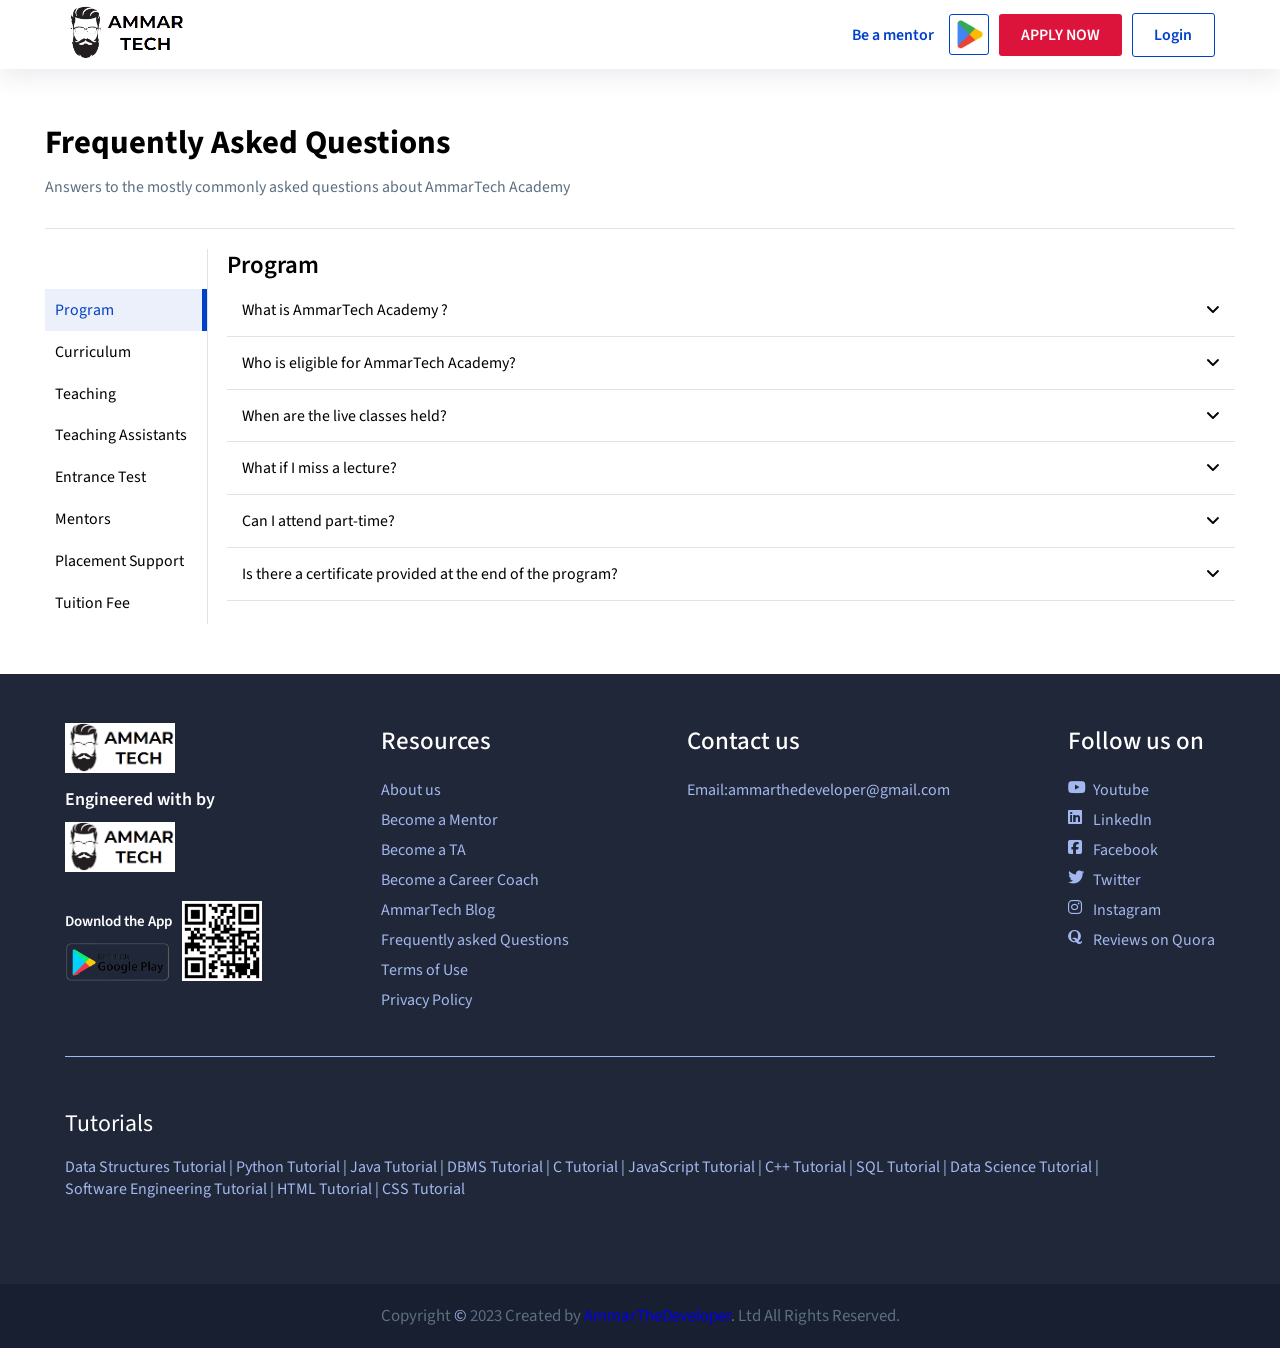
==== commit e3c5a3f4: "updated email in the footer" ====
--- a/faqs.html
+++ b/faqs.html
@@ -1261,7 +1261,7 @@
         </div>
     </section>
     <!-- footer section starts here  -->
-    <footer>
+  <footer>
         <div class="main-container">
             <div class="container">
                 <div class="row">
@@ -1289,38 +1289,32 @@
                             </div>
                         </div>
                     </div>
-
-                    <div class="col">
-                        <h1 class="heading">
-                            Explore AmmarTech
-                        </h1>
-                        <div class="links">
-                            <a href="index.html">AmmarTech Academy</a>
-                            <a href="">AmmarTech Data Science & ML</a>
-                            <a href="">AmmarTech School of Technology</a>
-                            <a href="">AmmarTech Neovarsity</a>
-                            <a href="">AmmarTech Edge</a>
-                            <a href="">Become a Mentor</a>
-                            <a href="">Become a TA</a>
-                            <a href="">Become a Career Coach</a>
-                        </div>
-                    </div>
-
+    
                     <div class="col">
                         <h1 class="heading">
                             Resources
                         </h1>
                         <div class="links">
-                            <a href="">Blog</a>
-                            <a href="">About us</a>
-                            <a href="">Contact us</a>
-                            <a href="">Careers</a>
-                            <a href="">Review</a>
-                            <a href="">Terms of Use</a>
-                            <a href="">Privacy Policy</a>
-                        </div>
-                    </div>
-
+                            <a href="about.html">About us</a>
+                            <a href="mentor.html">Become a Mentor</a>
+                            <a href="ta.html">Become a TA</a>
+                            <a href="career.html">Become a Career Coach</a>
+                            <a href="blog.html">AmmarTech Blog</a>
+                            <a href="faqs.html">Frequently asked Questions</a>
+                            <a href="terms.html">Terms of Use</a>
+                            <a href="privacy.html">Privacy Policy</a>
+                        </div>
+                    </div>
+    
+                    <div class="col">
+                        <h1 class="heading">
+                            Contact us
+                        </h1>
+                        <div class="links">
+                            <a href="mailto:ammarthedeveloper@gmail.com">Email:ammarthedeveloper@gmail.com</a>
+                        </div>
+                    </div>
+    
                     <div class="col">
                         <h1 class="heading">
                             Follow us on
@@ -1346,7 +1340,7 @@
                             </a>
                         </div>
                     </div>
-
+    
                 </div>
                 <div class="divide"></div>
                 <div class="courses">
@@ -1371,7 +1365,7 @@
             </div>
         </div>
         <div class="copyright">
-            Copyright <span class="copy">&copy;</span> 2023 InterviewBit Technologies Pte. Ltd All Rights Reserved.
+            Copyright <span class="copy">&copy;</span> 2023 Created by <a href="https://www.github.com/ammarthedeveloper">AmmarTheDeveloper</a>. Ltd All Rights Reserved.
         </div>
     </footer>
     <!-- all js files  -->
@@ -1383,4 +1377,4 @@
     <script src="script/faqs.js"></script>
 </body>
 
-</html>+</html>
